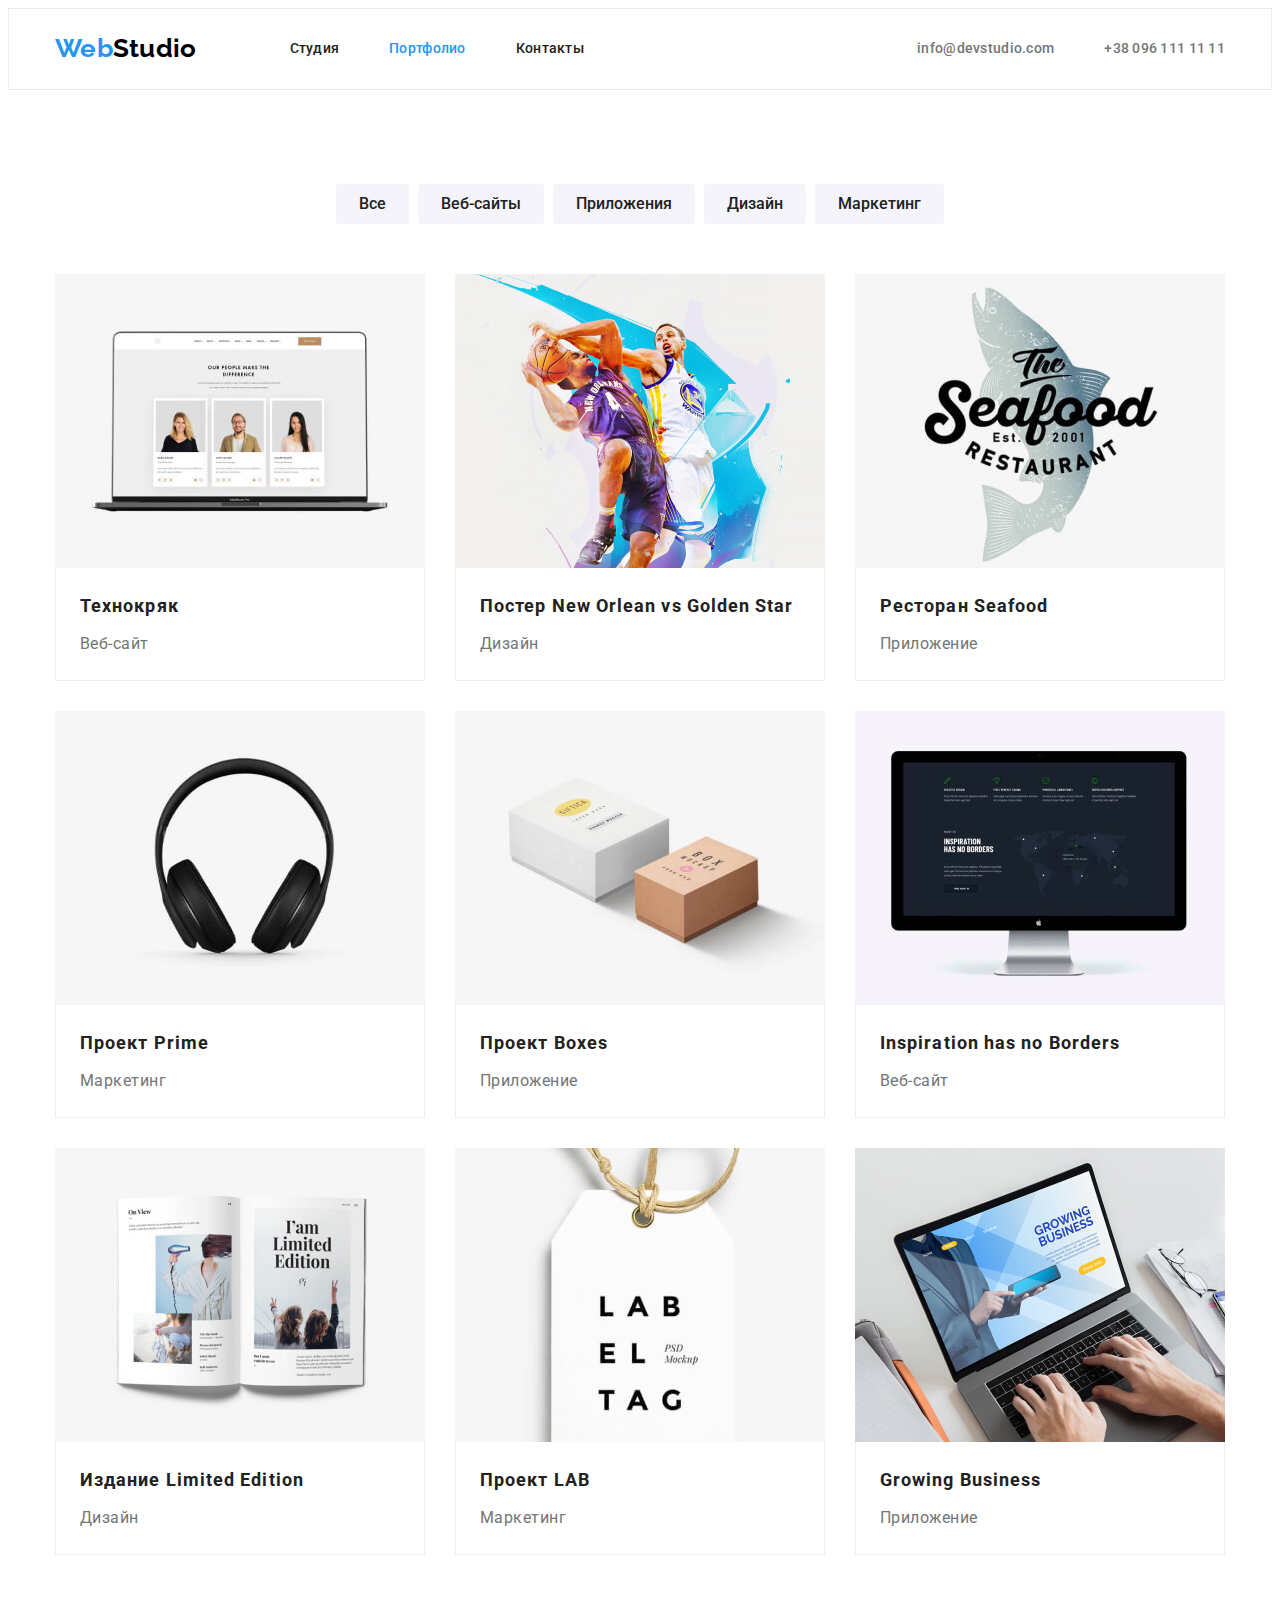
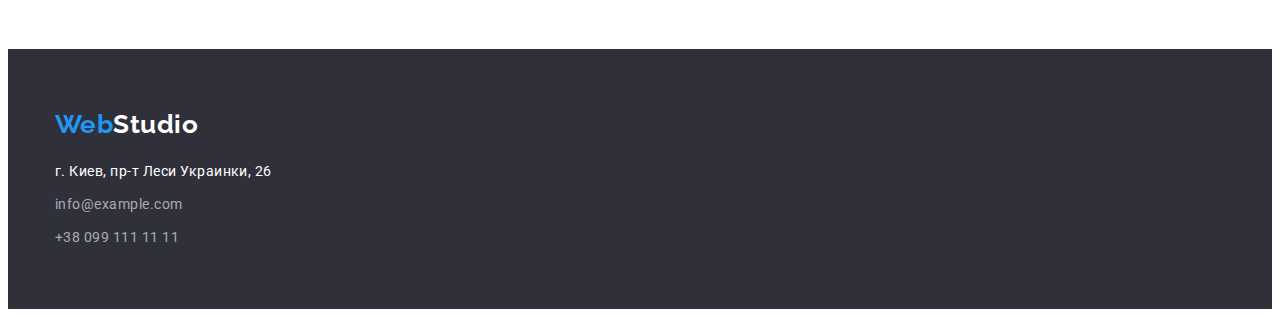
==== portfolio.html @ c71b929a "Files from HW3 copied" ====
<!DOCTYPE html>
<html lang="ru">
  <head>
    <meta charset="UTF-8" />
    <meta http-equiv="X-UA-Compatible" content="IE=edge" />
    <meta name="viewport" content="width=device-width, initial-scale=1.0" />
    <title>Портфолио</title>
    <link
      rel="stylesheet"
      href="https://cdnjs.cloudflare.com/ajax/libs/modern-normalize/1.0.0/modern-normalize.min.css"
      integrity="sha512-ISS7cAi1PEhQ8jnbJpJZMd29NlhNj4AWYyLOSp2CE/CsHxTCu+r+t0D2yoJudVrd0/8fTVPUVDzY5Tvli75u/g=="
      crossorigin="anonymous"
    />
    <link rel="preconnect" href="https://fonts.gstatic.com" />
    <link
      href="https://fonts.googleapis.com/css2?family=Raleway:wght@700&family=Roboto:wght@400;500;700;900&display=swap"
      rel="stylesheet"
    />
    <link rel="stylesheet" href="./css/main.css" />
  </head>

  <body>
    <!-- Шапка сайта -->
    <header class="header-links">
      <div class="container main-nav">
        <nav class="main-nav">
          <!-- Лого сайта -->
          <div class="full-logo-header">
            <a href="./index.html" lang="en" class="logo-accent link"
              >Web<span class="logo-header link">Studio</span></a
            >
          </div>

          <!-- Навигация на другие страницы -->
          <ul class="site-nav list">
            <li class="item"><a href="./index.html" class="link">Студия</a></li>
            <li class="item">
              <a href="./portfolio.html" class="link current">Портфолио</a>
            </li>
            <li class="item"><a href="" class="link">Контакты</a></li>
          </ul>
        </nav>

        <ul class="contacts-header list">
          <li class="item">
            <a href="mailto:info@devstudio.com" class="link"
              >info@devstudio.com</a
            >
          </li>
          <li class="item">
            <a href="tel:+380961111111" class="link">+38 096 111 11 11</a>
          </li>
        </ul>
      </div>
    </header>

    <main>
      <!-- Секция с проектами -->
      <section class="section">
        <div class="container">
          <!-- Скрытый смысловой заголовок -->
          <h1 class="visually-hidden">Наши проекты</h1>

          <!-- Фильтр с кнопками -->
          <ul class="list filter">
            <li class="filter-item">
              <button type="button" class="portfolio-button">Все</button>
            </li>
            <li class="filter-item">
              <button type="button" class="portfolio-button">Веб-сайты</button>
            </li>
            <li class="filter-item">
              <button type="button" class="portfolio-button">Приложения</button>
            </li>
            <li class="filter-item">
              <button type="button" class="portfolio-button">Дизайн</button>
            </li>
            <li class="filter-item">
              <button type="button" class="portfolio-button">Маркетинг</button>
            </li>
          </ul>

          <!-- Примеры работ -->
          <ul class="list flex">
            <li class="flex-element">
              <img
                src="./images/techcrack.jpg"
                alt="Главная страница веб-сайта"
                width="370"
                height="294"
              />
              <div class="section-project-description">
                <h2 class="section-title-project">Технокряк</h2>
                <p class="section-text-project">Веб-сайт</p>
              </div>
            </li>

            <li class="flex-element">
              <img
                src="./images/poster.jpg"
                alt="Постер для баскетбольного матча"
                width="370"
                height="294"
              />
              <div class="section-project-description">
                <h2 class="section-title-project">
                  Постер <span lang="en">New Orlean vs Golden Star</span>
                </h2>
                <p class="section-text-project">Дизайн</p>
              </div>
            </li>

            <li class="flex-element">
              <img
                src="./images/seafood.jpg"
                alt="Логотип приложения ресторана"
                width="370"
                height="294"
              />
              <div class="section-project-description">
                <h2 class="section-title-project">
                  Ресторан <span lang="en">Seafood</span>
                </h2>
                <p class="section-text-project">Приложение</p>
              </div>
            </li>

            <li class="flex-element">
              <img
                src="./images/prime.jpg"
                alt="Наушники как заставка проекта"
                width="370"
                height="294"
              />
              <div class="section-project-description">
                <h2 class="section-title-project">
                  Проект <span lang="en">Prime</span>
                </h2>
                <p class="section-text-project" lang="en">Маркетинг</p>
              </div>
            </li>

            <li class="flex-element">
              <img
                src="./images/boxes.jpg"
                alt="Два макета коробок из проекта"
                width="370"
                height="294"
              />
              <div class="section-project-description">
                <h2 class="section-title-project">
                  Проект <span lang="en">Boxes</span>
                </h2>
                <p class="section-text-project">Приложение</p>
              </div>
            </li>

            <li class="flex-element">
              <img
                src="./images/inspiration.jpg"
                alt="Главная страница веб-сайта"
                width="370"
                height="294"
              />
              <div class="section-project-description">
                <h2 class="section-title-project" lang="en">
                  Inspiration has no Borders
                </h2>
                <p class="section-text-project">Веб-сайт</p>
              </div>
            </li>

            <li class="flex-element">
              <img
                src="./images/limited-edition.jpg"
                alt="Разворот журнала"
                width="370"
                height="294"
              />
              <div class="section-project-description">
                <h2 class="section-title-project">
                  Издание <span lang="en">Limited Edition</span>
                </h2>
                <p class="section-text-project">Дизайн</p>
              </div>
            </li>

            <li class="flex-element">
              <img
                src="./images/lab.jpg"
                alt="Макет лейбла из проекта"
                width="370"
                height="294"
              />
              <div class="section-project-description">
                <h2 class="section-title-project">
                  Проект <span lang="en">LAB</span>
                </h2>
                <p class="section-text-project">Маркетинг</p>
              </div>
            </li>

            <li class="flex-element">
              <img
                src="./images/growing-business.jpg"
                alt="Главная страница приложения"
                width="370"
                height="294"
              />
              <div class="section-project-description">
                <h2 class="section-title-project" lang="en">
                  Growing Business
                </h2>
                <p class="section-text-project">Приложение</p>
              </div>
            </li>
          </ul>
        </div>
      </section>
    </main>

    <!-- Футер -->
    <footer class="footer-links">
      <div class="container">
        <div class="full-logo-footer">
          <a href="./index.html" lang="en" class="logo-accent link"
            >Web<span class="logo-footer link">Studio</span></a
          >
        </div>
        <address>
          <ul class="list">
            <li>
              <a
                class="map-link link"
                href="https://goo.gl/maps/onrn5g9ZaPqnStBHA"
                target="_blank"
                rel="noopener noreferrer"
                >г. Киев, пр-т Леси Украинки, 26</a
              >
            </li>
            <li class="contacts-footer">
              <a href="mailto:info@example.com" class="link"
                >info@example.com</a
              >
            </li>
            <li class="contacts-footer">
              <a href="tel:+380991111111" class="link">+38 099 111 11 11</a>
            </li>
          </ul>
        </address>
      </div>
    </footer>
  </body>
</html>
---- css/main.css ----
/* 
* Палитра 
*/

:root {
   --main-font: 'Roboto', sans-serif;
   --logo-font: 'Raleway', sans-serif;
   --accent-color: #2196f3;
   --body-hero-color: #fff;
   --title-color: #212121;
   --footer-contacts-color: rgba(255,255,255,0.6);
   --main-text-color: #757575;
   --header-studio-color: #000;
   --hero-btn-shadow: 0px 4px 4px rgba(0, 0, 0, 0.15);
   --team-box-shadow: 0px 1px 3px rgba(0, 0, 0, 0.12), 0px 1px 1px rgba(0, 0, 0, 0.14), 0px 2px 1px rgba(0, 0, 0, 0.2);
   --header-border: #ececec;
   --project-border: #eee;
   --bcg-team-color: #f5f4fa;
   --bcg-hero-footer-color: #2f303a;
}

/* 
* Общие стили для хедера (лого, навигация, контакты) и шрифты
*/


html { box-sizing: border-box; }

*,
*::after,
*::before {
	box-sizing: inherit;
}

h1,
h2,
h3,
h4,
h5,
h6,
p {
	margin-top: 0;
}

body {
   font-family: var(--main-font);
   letter-spacing: .03em;
   color: var(--main-text-color);

   background-color: var(--body-hero-color);
}

.list { 
   list-style: none; 
   padding-left: 0;
	margin: 0;
}

.link { text-decoration: none; }

.section { padding: 94px 0; }

.container {
   width: 1200px;
   padding-left: 15px;
   padding-right: 15px;
   margin: 0 auto;
}

.full-nav,
.main-nav {
   display: flex;
   align-items: center;
}

.header-links {
   border: 1px solid var(--header-border);

   font-size: 14px;
   font-weight: 500;
   line-height: 1.14;
   letter-spacing: .02em;
}

.logo-accent {
   font-family: var(--logo-font);
   font-size: 26px;
   font-weight: 700;
   line-height: 1.2;
}

.logo-header {
   font-family: var(--logo-font);
   font-size: 26px;
   font-weight: 700;
   line-height: 1.2;
   color: var(--header-studio-color);
}

.full-logo-header { 
   padding-top: 24px;
   padding-bottom: 25px;
}

.logo-accent,
.logo-header:hover,
.logo-header:focus,
.site-nav .link:hover,
.site-nav .link:focus,
.site-nav .link.current,
.contacts-header .link:hover,
.contacts-header .link:focus {
   color: var(--accent-color);
}

.site-nav { 
   display: flex;
   margin-left: 93px;
}

.site-nav .item:not(:last-child) { margin-right: 50px; }

.site-nav .link { 
   display: block;
   padding-top: 32px;
   padding-bottom: 32px;

   color: var(--title-color); 
}

.contacts-header { 
   display: flex; 
   margin-left: auto;
}

.contacts-header .item + .item { margin-left: 50px; }

.contacts-header .link { 
   padding-top: 32px;
   padding-bottom: 32px;

   color: var(--main-text-color); 
}

/* 
* Общие стили для основного контента (стиль текста, списков, кнопок и ссылок)
*/

.section-title-main {
   margin-bottom: 50px;

   font-size: 36px;
   font-weight: 700;
   line-height: 1.2;
   color: var(--title-color);
   text-align: center;
}

.visually-hidden {
   position: absolute;
   width: 1px;
   height: 1px;
   margin: -1px;
   border: 0;
   padding: 0;

   white-space: nowrap;
   clip-path: inset(100%);
   clip: rect(0 0 0 0);
   overflow: hidden;
}

.hero-button,
.portfolio-button {
   font-family: inherit;
   cursor: pointer;
}

img {
   display: block;
   margin: 0;
   max-width: 100%;
   height: auto;
}

/* 
* Основной контент страницы "Студия" (герой, преимущества, примеры работ и презентация команды)
*/

/* Герой - главный баннер (слоган и кнопка "Заказать услугу") */ 
.hero { 
   padding-top: 200px;
   padding-bottom: 200px;

   text-align: center; 
}

.hero-title {
   margin-bottom: 30px;

   font-size: 44px;
   font-weight: 900;
   line-height: 1.4;
   letter-spacing: .06em;
   color: var(--body-hero-color);
   text-transform: uppercase;
}

.hero-indent { display: block; }

.hero-button {
   border-radius: 4px;
   padding: 10px 32px;
   min-width: 200px;

   font-size: 16px;
   font-weight: 700;
   line-height: 2;
   letter-spacing: .06em;
   color: var(--body-hero-color);
   text-align: center;

   background-color: var(--accent-color);
   border: 1px solid transparent;
   box-shadow: var(--hero-btn-shadow);
}

.hero-button:hover,
.hero-button:focus {
   color: var(--accent-color);

   background-color: var(--body-hero-color);
}

.hero,
.footer-links {
   background-color: var(--bcg-hero-footer-color);
}

/* Преимущества работы со студией*/
.benefits { display: flex; }

.benefits .item { width: 270px; }

.benefits .item:not(:last-child) { margin-right: 30px; }

.section-title-benefits {
   font-size: 14px;
   font-weight: 700;
   line-height: 1.14;
   color: var(--title-color);
   text-transform: uppercase;
}

.section-title-benefits,
.section-title-team {
   margin-bottom: 10px;
}

.section-text-benefits {
   font-size: 14px;
   line-height: 1.7;   
}

/* Примеры работ */
.examples { padding-top: 0; }

.examples .list { display: flex; }

.examples-element:not(:last-child) { margin-right: 30px; }

/* Команда - секция с именами, должностями и фото */
.team { background-color: var(--bcg-team-color); }

.team .list { display: flex; }

.team-card { 
   width: 270px;
   margin-right: 0;
   box-shadow: var(--team-box-shadow);
   border-radius: 0px 0px 4px 4px;
   background: var(--body-hero-color);
}

.team-card:not(:last-child) { margin-right: 30px;}

.section-team-description {
   padding: 30px;
}

.section-title-team {
   font-size: 16px;
   font-weight: 500;
   line-height: 1.2;
   color: var(--title-color);
   text-align: center;
}

.section-text-team {
   margin-bottom: 0;

   font-size: 16px;
   line-height: 1.2;
   text-align: center;
}

/* 
* Общие стили для футера (лого, ссылки с адресом и контактами)
*/

.footer-links { 
   padding-top: 60px;
   padding-bottom: 60px;

   font-family: var(--main-font); 
}

.full-logo-footer { 
   margin-bottom: 20px;
}

.logo-footer {
   font-family: var(--logo-font);
   font-size: 26px;
   font-weight: 700;
   line-height: 1.2;
}

.map-link,
.logo-footer {
   color: var(--body-hero-color);
}

.contacts-footer { margin-top: 9px; }

.contacts-footer .link { color: var(--footer-contacts-color); }

.map-link,
.contacts-footer {
   font-size: 14px;
   font-style: normal;
   line-height: 1.7;
}

.logo-footer:hover,
.logo-footer:focus,
.map-link:hover,
.map-link:focus,
.contacts-footer .link:hover,
.contacts-footer .link:focus {
   color: var(--accent-color);
}

/* 
* Основной контент страницы "Портфолио" (фильтр из кнопок и примеры проектов)
*/

.filter { 
   display: flex;
   justify-content: center;

   margin-bottom: 50px;
   text-align: center; 
}

.filter-item:not(:last-child) {margin-right: 9px; }

.portfolio-button {
   display: inline-block;
   border-radius: 4px;
   padding: 6px 22px;
   min-width: 73px;

   font-size: 16px;
   font-weight: 500;
   line-height: 1.6;
   color: var(--title-color);
   text-align: center;

   background-color: var(--bcg-team-color);
   border: 1px solid transparent;
}

.portfolio-button:hover,
.portfolio-button:focus {
   color: var(--body-hero-color);

   background-color: var(--accent-color);
}

/* Примеры работ */
.flex {
   display: flex;
   flex-wrap: wrap;
}

.flex-element { 
   width: 370px;
   margin-bottom: 30px; 
   margin-right: 30px;
}

.flex-element:nth-child(3n) { margin-right: 0; }

.flex-element:nth-last-child(-n + 3) { margin-bottom: 0; }

.section-project-description {
   padding: 20px 24px;
   margin-bottom: 0;

   border: 1px solid var(--project-border);
   border-top: 0;
}

.section-title-project {
   margin-bottom: 4px;

   font-size: 18px;
   font-weight: 700;
   line-height: 2;
   letter-spacing: .06em;
   color: var(--title-color);
}

.section-text-project {
   margin-bottom: 0;

   font-size: 16px;
   line-height: 2;
}
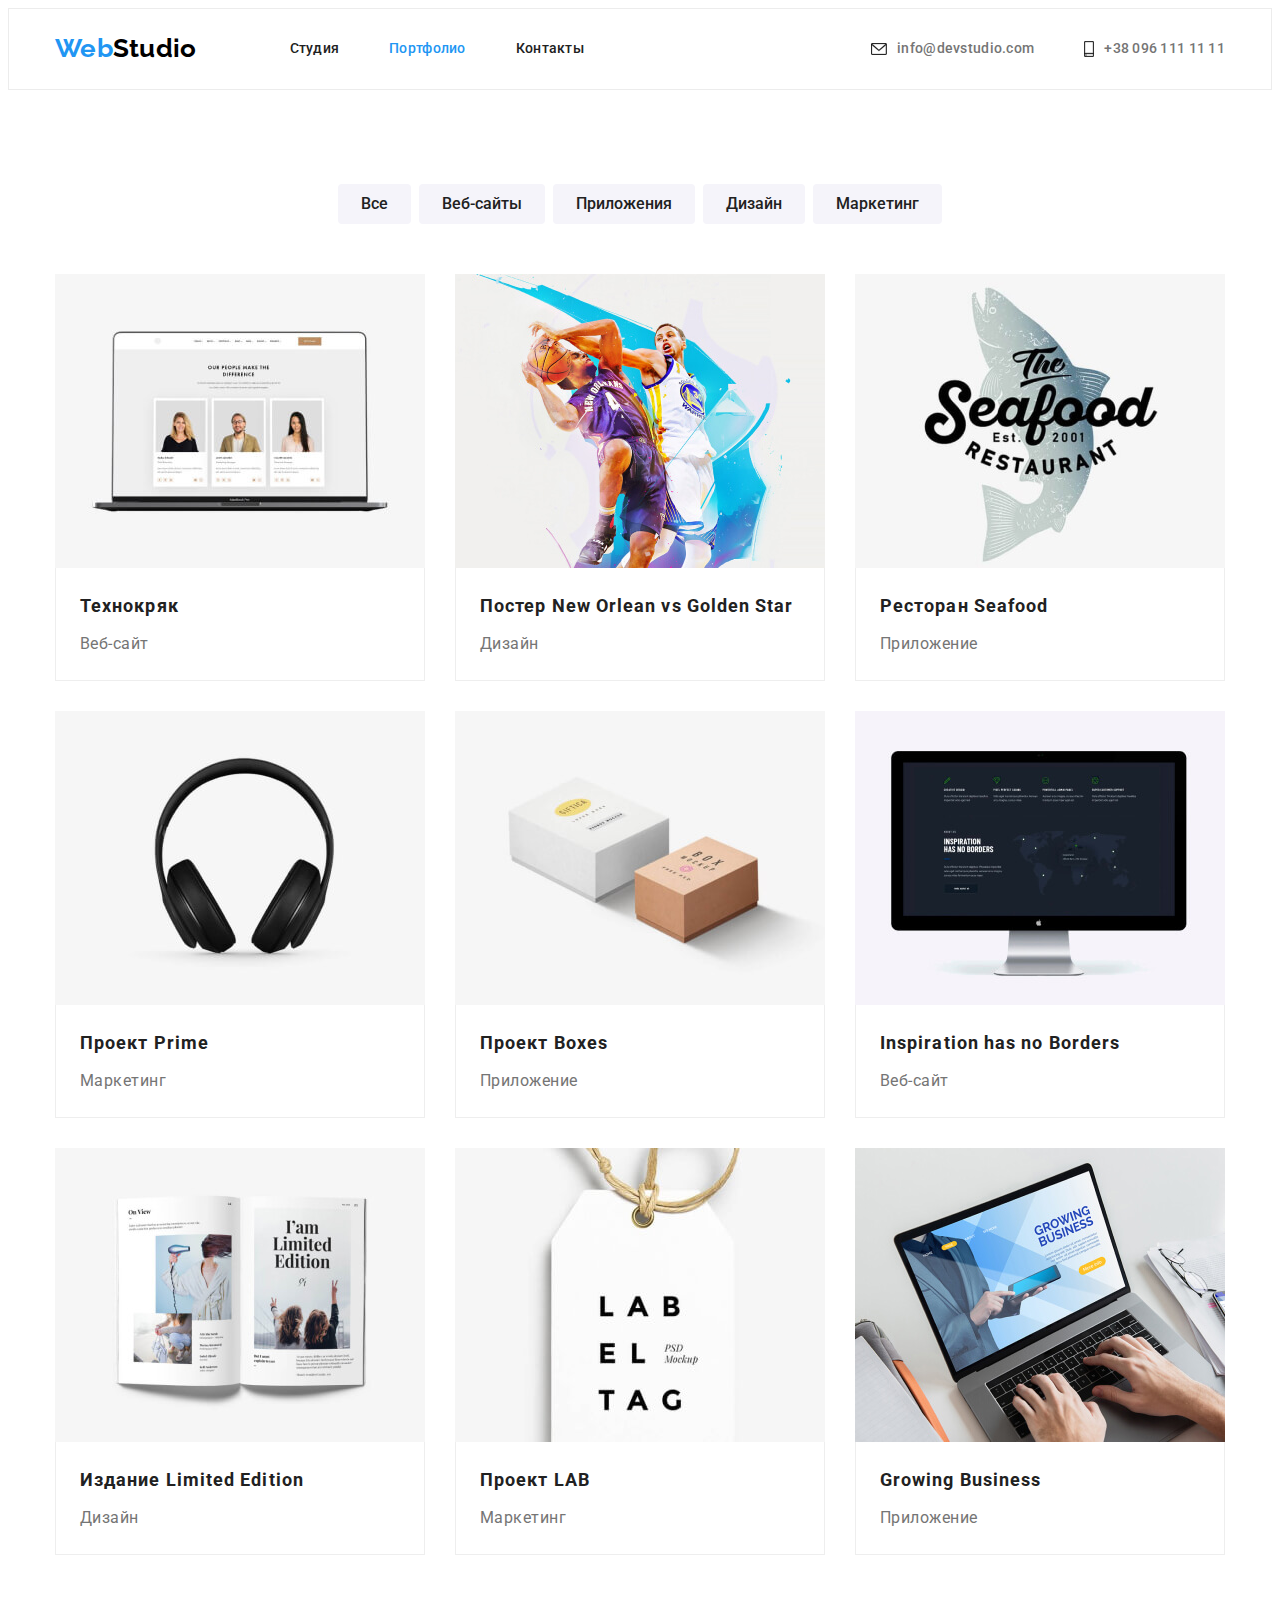
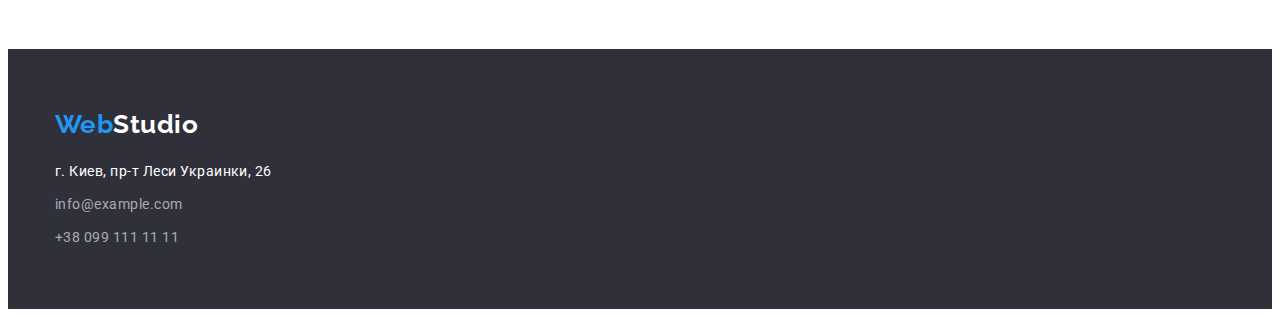
==== commit 7f3cdbc9: "Main changes done" ====
--- a/portfolio.html
+++ b/portfolio.html
@@ -43,12 +43,20 @@
 
         <ul class="contacts-header list">
           <li class="item">
-            <a href="mailto:info@devstudio.com" class="link"
-              >info@devstudio.com</a
+            <a href="mailto:info@devstudio.com" class="link">
+              <svg class="contacts-icon" width="16" height="12">
+                <use href="./images/icons.svg#icon-envelope"></use>
+              </svg>
+              info@devstudio.com</a
             >
           </li>
           <li class="item">
-            <a href="tel:+380961111111" class="link">+38 096 111 11 11</a>
+            <a href="tel:+380961111111" class="link">
+              <svg class="contacts-icon" width="10" height="16">
+                <use href="./images/icons.svg#icon-smartphone"></use>
+              </svg>
+              +38 096 111 11 11</a
+            >
           </li>
         </ul>
       </div>
--- a/css/main.css
+++ b/css/main.css
@@ -13,10 +13,15 @@
    --header-studio-color: #000;
    --hero-btn-shadow: 0px 4px 4px rgba(0, 0, 0, 0.15);
    --team-box-shadow: 0px 1px 3px rgba(0, 0, 0, 0.12), 0px 1px 1px rgba(0, 0, 0, 0.14), 0px 2px 1px rgba(0, 0, 0, 0.2);
+   --project-hover: 0px 1px 1px rgba(0, 0, 0, 0.12), 0px 4px 4px rgba(0, 0, 0, 0.06), 1px 4px 6px rgba(0, 0, 0, 0.16);
    --header-border: #ececec;
    --project-border: #eee;
    --bcg-team-color: #f5f4fa;
-   --bcg-hero-footer-color: #2f303a;
+   --bcg-footer-color: #2f303a;
+   --bcg-hero-color: #c4c4c4;
+   --hero-overlay: rgba(47, 48, 58, 0.4), rgba(47, 48, 58, 0.4);
+   --portfolio-btn-shadow: 0px 3px 1px rgba(0, 0, 0, 0.1), 0px 1px 2px rgba(0, 0, 0, 0.08), 0px 2px 2px rgba(0, 0, 0, 0.12);
+   --social-icons-team: #afb1b8;
 }
 
 /* 
@@ -136,10 +141,17 @@
 .contacts-header .item + .item { margin-left: 50px; }
 
 .contacts-header .link { 
+   display: flex;
+   align-items: center;
    padding-top: 32px;
    padding-bottom: 32px;
 
    color: var(--main-text-color); 
+}
+
+.contacts-icon { 
+   margin-right: 10px;
+   stroke: currentColor;
 }
 
 /* 
@@ -191,8 +203,18 @@
 .hero { 
    padding-top: 200px;
    padding-bottom: 200px;
+   max-width: 1600рх;
+   height: 600px;
+   margin-left: auto;
+   margin-right: auto;
 
    text-align: center; 
+
+   background-color: var(--bcg-hero-color);
+   background-image: linear-gradient(to top, var(--hero-overlay)), url(../images/hero.jpg);
+   background-repeat: no-repeat;
+   background-position: center;
+   background-size: cover;
 }
 
 .hero-title {
@@ -232,9 +254,8 @@
    background-color: var(--body-hero-color);
 }
 
-.hero,
 .footer-links {
-   background-color: var(--bcg-hero-footer-color);
+   background-color: var(--bcg-footer-color);
 }
 
 /* Преимущества работы со студией*/
@@ -243,6 +264,26 @@
 .benefits .item { width: 270px; }
 
 .benefits .item:not(:last-child) { margin-right: 30px; }
+
+/* For the benefits icons 
+.icon {
+   width: ;
+   height: ;
+   background-image: url("../images/.svg"); 
+
+   .mail::before {
+   content: 'fsd';
+   display: inline-block;
+   width: 16px;
+   height: 12px;
+   background-color: red;
+   background-image: url("../images/icons.svg#icon-smartphone");
+   background-size: contain;
+   background-repeat: no-repeat;
+   background-position: center;
+}
+*/ 
+
 
 .section-title-benefits {
    font-size: 14px;
@@ -297,11 +338,86 @@
 }
 
 .section-text-team {
-   margin-bottom: 0;
+   margin-bottom: 16px;
 
    font-size: 16px;
    line-height: 1.2;
    text-align: center;
+}
+
+/* Ссылки на соц. сети */
+
+.social-icons-footer,
+.social-icons {
+   display: inline-flex;
+   padding-left: 0;
+
+   list-style: none; 
+}
+
+.social-icons-item:not(:last-child) { margin-right: 10px; }
+
+.social-icons-link {
+   display: flex;
+   align-items: center;
+   justify-content: center;
+   width: 44px;
+   height: 44px;
+   border-radius: 50%;
+}
+
+.social-icons-svg {
+   width: 20px;
+   height: 20px;
+   fill: var(--social-icons-team);
+}
+
+.social-icons-link:hover .social-icons-svg, 
+.social-icons-link:focus .social-icons-svg { 
+   fill: var(--body-hero-color); 
+}
+
+.social-icons-link:hover,
+.social-icons-link:focus { 
+   background-color: var(--accent-color); 
+}
+
+/* Постоянные клиенты */
+.clients {
+   display: flex;
+   align-items: center;
+   justify-content: center;
+}
+
+.client-card {
+   width: 170px;
+   border: 1px solid var(--main-text-color);
+   box-sizing: border-box;
+   border-radius: 4px;
+}
+
+.client-card:not(:last-child) { margin-right: 30px; }
+
+.client-card:hover,
+.client-card:focus { 
+   border-color: var(--accent-color); 
+}
+
+.client-card-link {
+   display: inline-flex;
+   padding: 16px 32px;
+}
+
+.client-icons-svg { 
+   width: 106px;
+   height: 60px;
+
+   fill: var(--social-icons-team);
+}
+
+.client-card-link:hover .client-icons-svg,
+.client-card-link:focus .client-icons-svg { 
+   fill: var(--accent-color); 
 }
 
 /* 
@@ -363,7 +479,7 @@
    text-align: center; 
 }
 
-.filter-item:not(:last-child) {margin-right: 9px; }
+.filter-item:not(:last-child) {margin-right: 8px; }
 
 .portfolio-button {
    display: inline-block;
@@ -386,6 +502,7 @@
    color: var(--body-hero-color);
 
    background-color: var(--accent-color);
+   box-shadow: var(--portfolio-btn-shadow);
 }
 
 /* Примеры работ */
@@ -400,6 +517,8 @@
    margin-right: 30px;
 }
 
+.flex-element:hover { box-shadow: var(--project-hover);}
+
 .flex-element:nth-child(3n) { margin-right: 0; }
 
 .flex-element:nth-last-child(-n + 3) { margin-bottom: 0; }
@@ -428,3 +547,9 @@
    font-size: 16px;
    line-height: 2;
 }
+
+.social-icons-footer {
+   display: inline-flex;
+}
+
+.social-icons-svg-footer { fill: var(--body-hero-color); }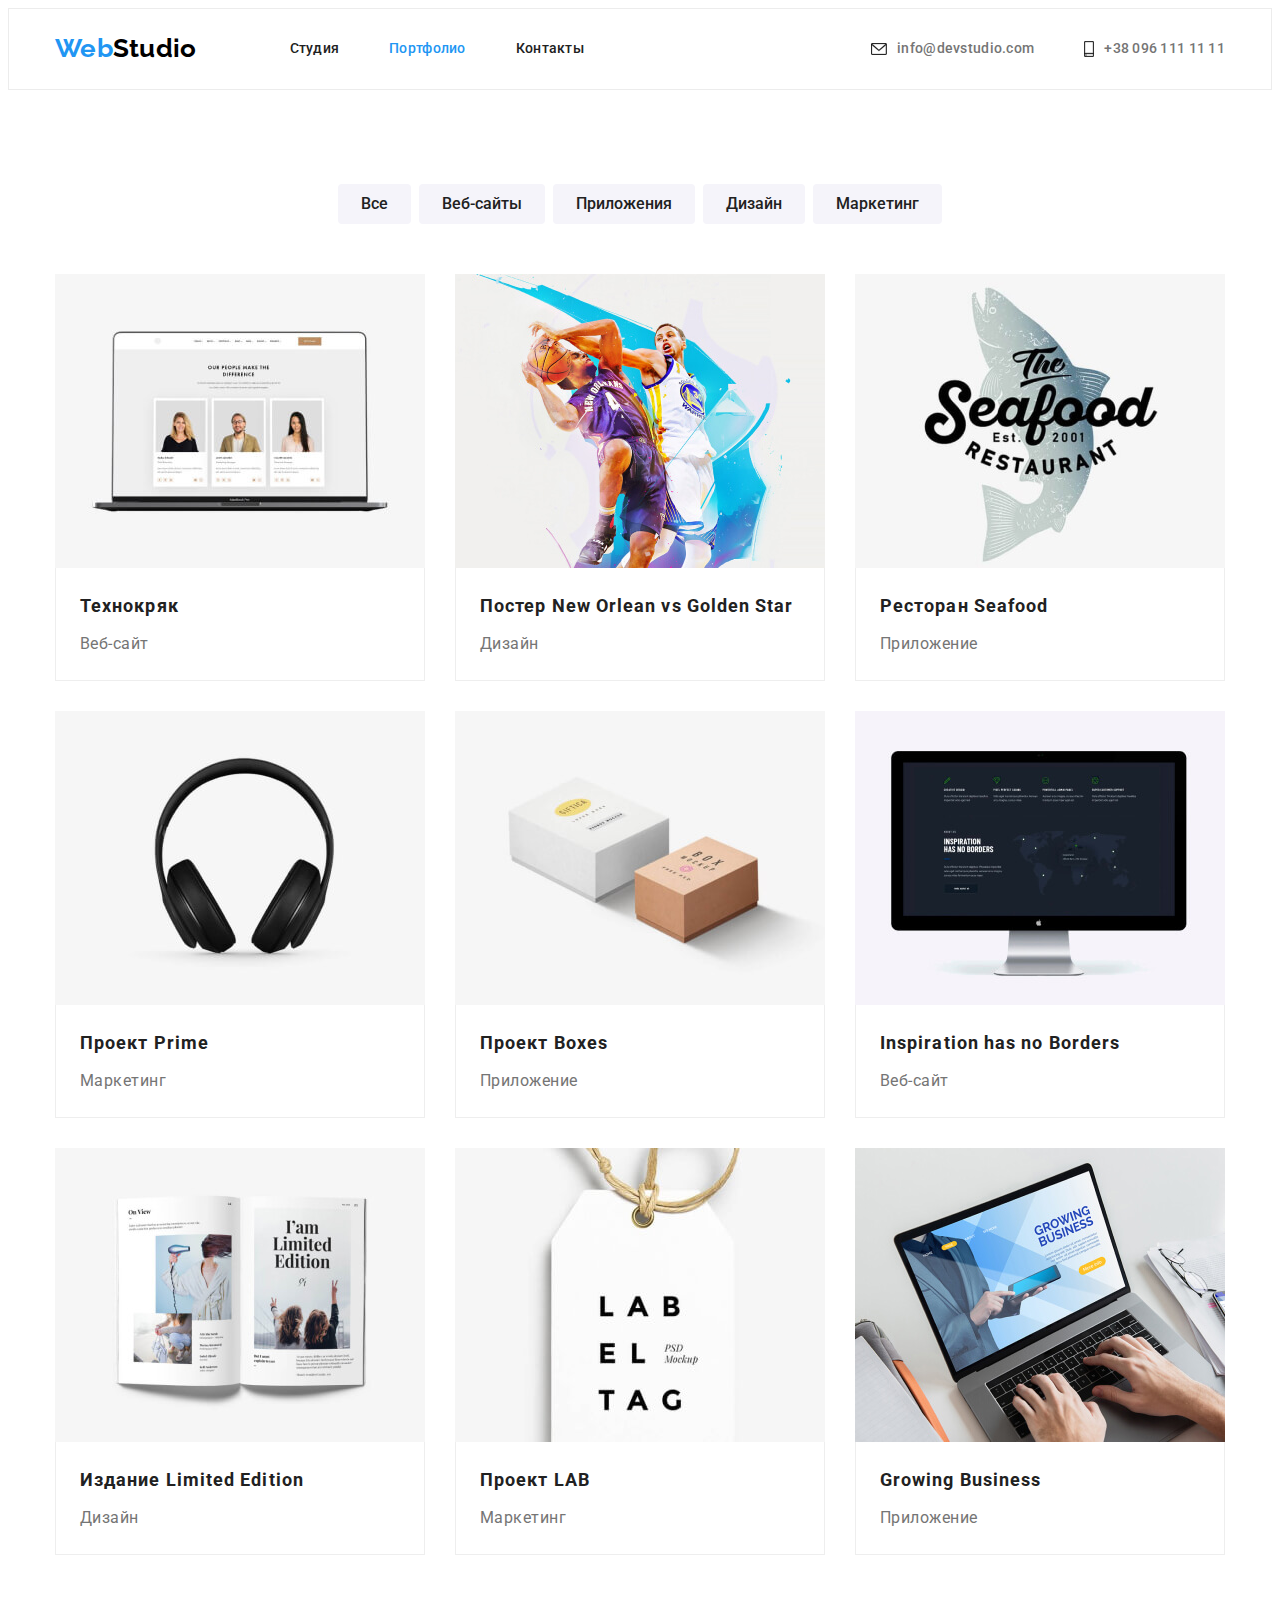
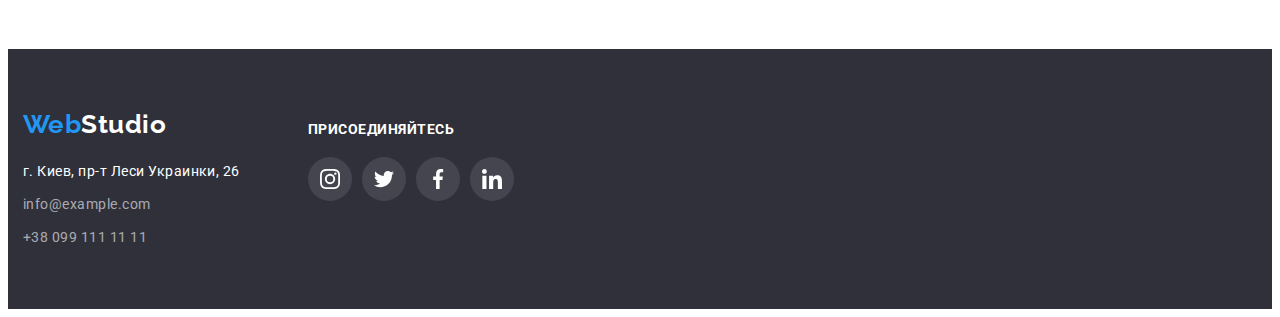
==== commit 0a863b06: "HW4 done" ====
--- a/portfolio.html
+++ b/portfolio.html
@@ -229,7 +229,7 @@
 
     <!-- Футер -->
     <footer class="footer-links">
-      <div class="container">
+      <div class="container address">
         <div class="full-logo-footer">
           <a href="./index.html" lang="en" class="logo-accent link"
             >Web<span class="logo-footer link">Studio</span></a
@@ -237,7 +237,7 @@
         </div>
         <address>
           <ul class="list">
-            <li>
+            <li class="footer-address">
               <a
                 class="map-link link"
                 href="https://goo.gl/maps/onrn5g9ZaPqnStBHA"
@@ -257,6 +257,65 @@
           </ul>
         </address>
       </div>
+
+      <!-- Ссылки на соц. сети -->
+      <div class="container social-media-footer">
+        <h3 class="section-title-footer">присоединяйтесь</h3>
+        <ul class="social-icons-footer list">
+          <li class="social-icons-item">
+            <a
+              href=""
+              aria-label="Инстаграм"
+              class="social-icons-link"
+              target="_blank"
+              rel="noopener noreferrer"
+            >
+              <svg class="footer social-icons-svg">
+                <use href="./images/icons.svg#icon-instagram"></use>
+              </svg>
+            </a>
+          </li>
+          <li class="social-icons-item">
+            <a
+              href=""
+              aria-label="Твиттер"
+              class="social-icons-link"
+              target="_blank"
+              rel="noopener noreferrer"
+            >
+              <svg class="social-icons-svg">
+                <use href="./images/icons.svg#icon-twitter"></use>
+              </svg>
+            </a>
+          </li>
+          <li class="social-icons-item">
+            <a
+              href=""
+              aria-label="Фейсбук"
+              class="social-icons-link"
+              target="_blank"
+              rel="noopener noreferrer"
+            >
+              <svg class="social-icons-svg">
+                <use href="./images/icons.svg#icon-facebook"></use>
+              </svg>
+            </a>
+          </li>
+          <li class="social-icons-item">
+            <a
+              href=""
+              aria-label="Линкедин"
+              class="social-icons-link"
+              target="_blank"
+              rel="noopener noreferrer"
+            >
+              <svg class="social-icons-svg">
+                <use href="./images/icons.svg#icon-linkedin"></use>
+              </svg>
+            </a>
+          </li>
+        </ul>
+      </div>
     </footer>
   </body>
 </html>
--- a/css/main.css
+++ b/css/main.css
@@ -22,6 +22,7 @@
    --hero-overlay: rgba(47, 48, 58, 0.4), rgba(47, 48, 58, 0.4);
    --portfolio-btn-shadow: 0px 3px 1px rgba(0, 0, 0, 0.1), 0px 1px 2px rgba(0, 0, 0, 0.08), 0px 2px 2px rgba(0, 0, 0, 0.12);
    --social-icons-team: #afb1b8;
+   --bcg-footer-icons: rgba(255, 255, 255, 0.1);
 }
 
 /* 
@@ -265,25 +266,20 @@
 
 .benefits .item:not(:last-child) { margin-right: 30px; }
 
-/* For the benefits icons 
-.icon {
-   width: ;
-   height: ;
-   background-image: url("../images/.svg"); 
-
-   .mail::before {
-   content: 'fsd';
-   display: inline-block;
-   width: 16px;
-   height: 12px;
-   background-color: red;
-   background-image: url("../images/icons.svg#icon-smartphone");
-   background-size: contain;
-   background-repeat: no-repeat;
-   background-position: center;
-}
-*/ 
-
+.thumb-benefits { 
+   height: 120px;
+   display: flex;
+   align-items: center;
+   justify-content: center;
+   margin-bottom: 30px;
+   border-radius: 4px;
+
+   background-color: var(--bcg-team-color); 
+}
+
+.benefits-icons-svg {
+   height: 70px;
+}
 
 .section-title-benefits {
    font-size: 14px;
@@ -345,8 +341,7 @@
    text-align: center;
 }
 
-/* Ссылки на соц. сети */
-
+/* Ссылки на соц. сети в команде */
 .social-icons-footer,
 .social-icons {
    display: inline-flex;
@@ -424,11 +419,33 @@
 * Общие стили для футера (лого, ссылки с адресом и контактами)
 */
 
+.footer-links .container { 
+   padding: 0;
+   margin: 0;
+}
+
 .footer-links { 
+   display: flex;
+
+   font-family: var(--main-font); 
+}
+
+.address,
+.social-media-footer {
+   width: 270px;
+}
+
+.footer-links .address { 
    padding-top: 60px;
    padding-bottom: 60px;
-
-   font-family: var(--main-font); 
+   padding-left: 15px;
+   margin-right: 30px; 
+}
+
+.footer-links .social-media-footer { 
+   padding-top: 72px;
+   padding-bottom: 100px;
+   padding-right: 15px; 
 }
 
 .full-logo-footer { 
@@ -467,6 +484,27 @@
    color: var(--accent-color);
 }
 
+/* Ссылки на соц. сети в футере */
+.section-title-footer {
+   margin-bottom: 20px;
+
+   font-style: normal;
+   font-size: 14px;
+   font-weight: 700;
+   line-height: 1.17;
+   color: var(--body-hero-color);
+   text-transform: uppercase;
+}
+
+.social-icons-footer .social-icons-svg { fill: var(--body-hero-color); }
+
+.social-icons-footer .social-icons-link { background-color: var(--bcg-footer-icons); }
+
+.social-icons-link:hover,
+.social-icons-link:focus { 
+   background-color: var(--accent-color); 
+}
+
 /* 
 * Основной контент страницы "Портфолио" (фильтр из кнопок и примеры проектов)
 */
@@ -479,7 +517,7 @@
    text-align: center; 
 }
 
-.filter-item:not(:last-child) {margin-right: 8px; }
+.filter-item:not(:last-child) { margin-right: 8px; }
 
 .portfolio-button {
    display: inline-block;
@@ -547,9 +585,3 @@
    font-size: 16px;
    line-height: 2;
 }
-
-.social-icons-footer {
-   display: inline-flex;
-}
-
-.social-icons-svg-footer { fill: var(--body-hero-color); }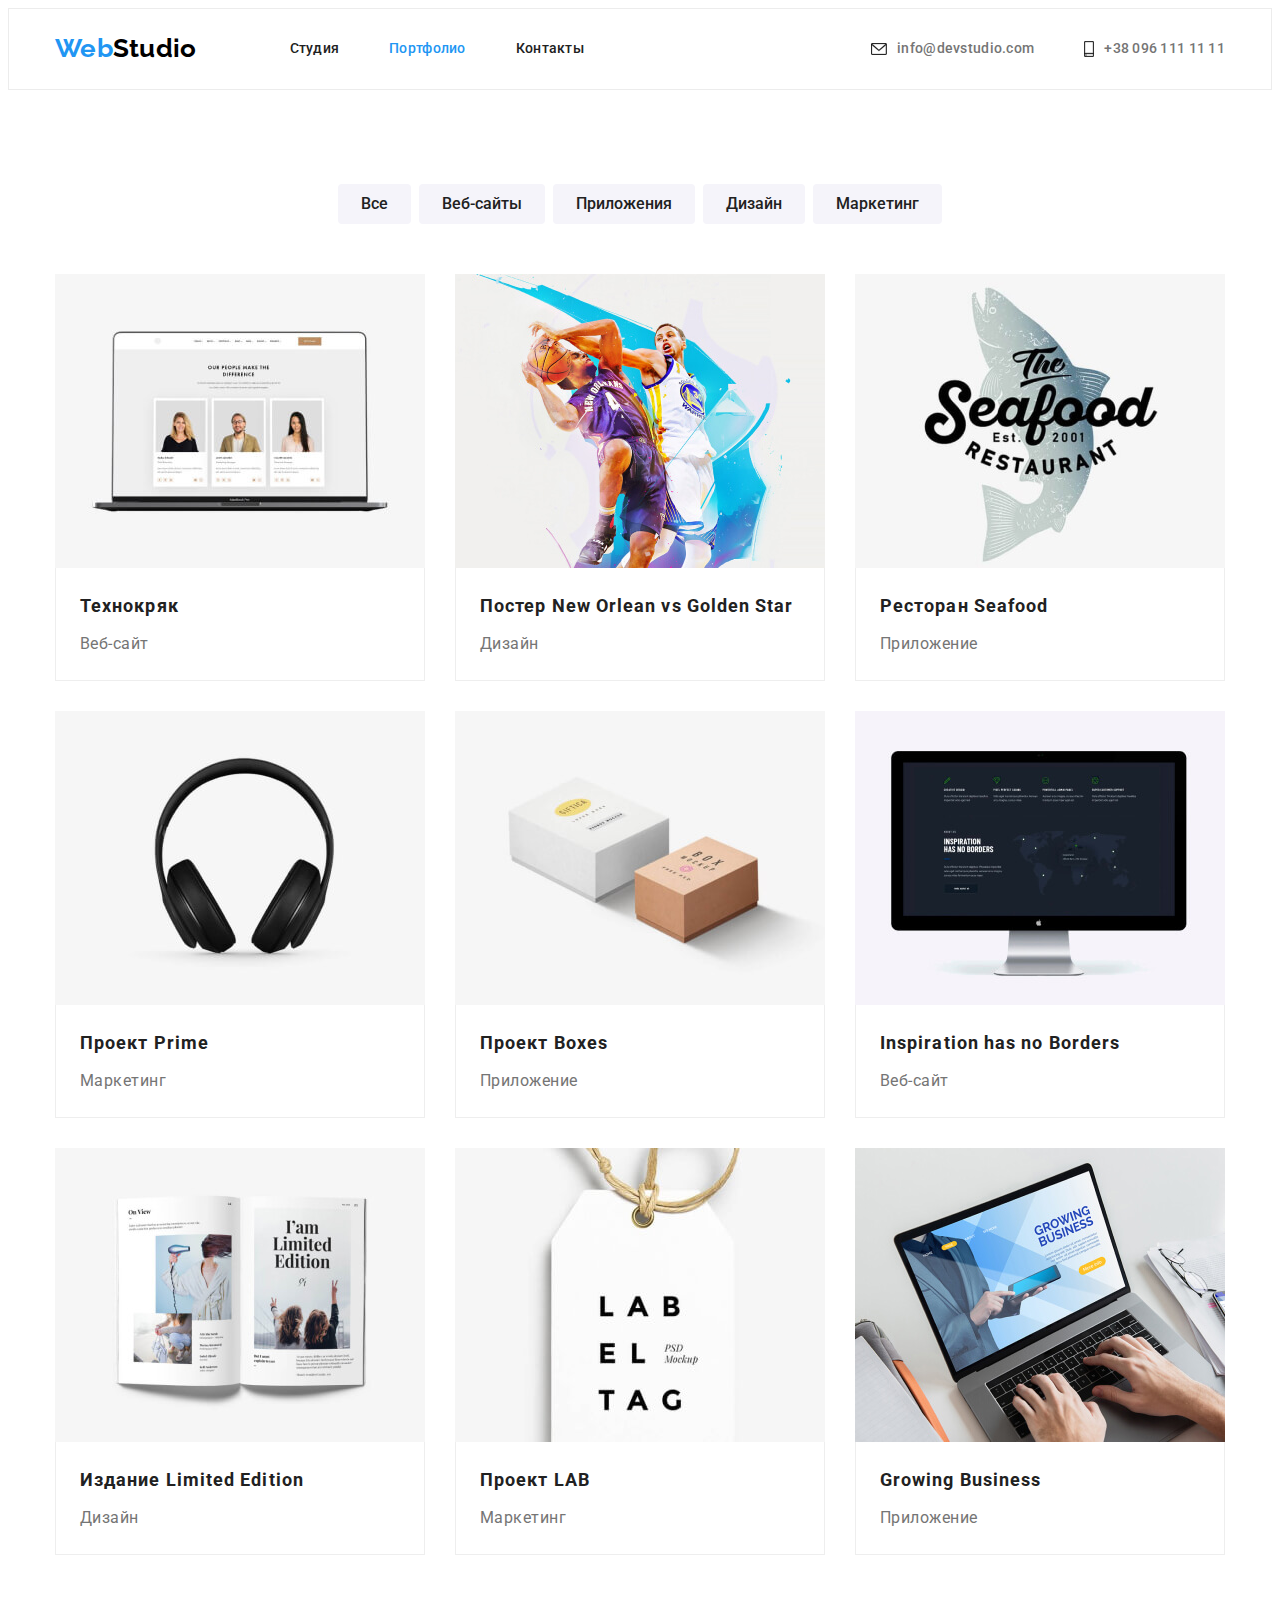
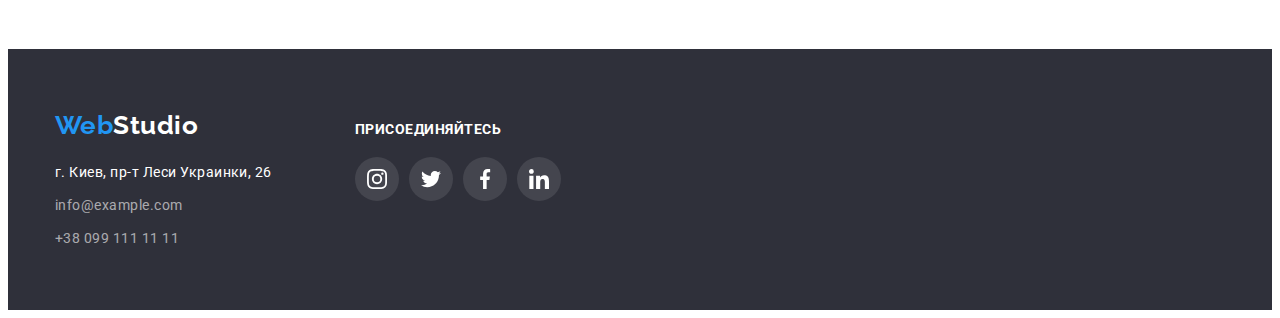
==== commit fdc688b1: "Hero width and footer margins corrected" ====
--- a/portfolio.html
+++ b/portfolio.html
@@ -229,92 +229,94 @@
 
     <!-- Футер -->
     <footer class="footer-links">
-      <div class="container address">
-        <div class="full-logo-footer">
-          <a href="./index.html" lang="en" class="logo-accent link"
-            >Web<span class="logo-footer link">Studio</span></a
-          >
+      <div class="container">
+        <div class="address">
+          <div class="full-logo-footer">
+            <a href="./index.html" lang="en" class="logo-accent link"
+              >Web<span class="logo-footer link">Studio</span></a
+            >
+          </div>
+          <address>
+            <ul class="list">
+              <li class="footer-address">
+                <a
+                  class="map-link link"
+                  href="https://goo.gl/maps/onrn5g9ZaPqnStBHA"
+                  target="_blank"
+                  rel="noopener noreferrer"
+                  >г. Киев, пр-т Леси Украинки, 26</a
+                >
+              </li>
+              <li class="contacts-footer">
+                <a href="mailto:info@example.com" class="link"
+                  >info@example.com</a
+                >
+              </li>
+              <li class="contacts-footer">
+                <a href="tel:+380991111111" class="link">+38 099 111 11 11</a>
+              </li>
+            </ul>
+          </address>
         </div>
-        <address>
-          <ul class="list">
-            <li class="footer-address">
+
+        <!-- Ссылки на соц. сети -->
+        <div class="social-media-footer">
+          <h3 class="section-title-footer">присоединяйтесь</h3>
+          <ul class="social-icons-footer list">
+            <li class="social-icons-item">
               <a
-                class="map-link link"
-                href="https://goo.gl/maps/onrn5g9ZaPqnStBHA"
+                href=""
+                aria-label="Инстаграм"
+                class="social-icons-link"
                 target="_blank"
                 rel="noopener noreferrer"
-                >г. Киев, пр-т Леси Украинки, 26</a
               >
-            </li>
-            <li class="contacts-footer">
-              <a href="mailto:info@example.com" class="link"
-                >info@example.com</a
+                <svg class="footer social-icons-svg">
+                  <use href="./images/icons.svg#icon-instagram"></use>
+                </svg>
+              </a>
+            </li>
+            <li class="social-icons-item">
+              <a
+                href=""
+                aria-label="Твиттер"
+                class="social-icons-link"
+                target="_blank"
+                rel="noopener noreferrer"
               >
-            </li>
-            <li class="contacts-footer">
-              <a href="tel:+380991111111" class="link">+38 099 111 11 11</a>
+                <svg class="social-icons-svg">
+                  <use href="./images/icons.svg#icon-twitter"></use>
+                </svg>
+              </a>
+            </li>
+            <li class="social-icons-item">
+              <a
+                href=""
+                aria-label="Фейсбук"
+                class="social-icons-link"
+                target="_blank"
+                rel="noopener noreferrer"
+              >
+                <svg class="social-icons-svg">
+                  <use href="./images/icons.svg#icon-facebook"></use>
+                </svg>
+              </a>
+            </li>
+            <li class="social-icons-item">
+              <a
+                href=""
+                aria-label="Линкедин"
+                class="social-icons-link"
+                target="_blank"
+                rel="noopener noreferrer"
+              >
+                <svg class="social-icons-svg">
+                  <use href="./images/icons.svg#icon-linkedin"></use>
+                </svg>
+              </a>
             </li>
           </ul>
-        </address>
-      </div>
-
-      <!-- Ссылки на соц. сети -->
-      <div class="container social-media-footer">
-        <h3 class="section-title-footer">присоединяйтесь</h3>
-        <ul class="social-icons-footer list">
-          <li class="social-icons-item">
-            <a
-              href=""
-              aria-label="Инстаграм"
-              class="social-icons-link"
-              target="_blank"
-              rel="noopener noreferrer"
-            >
-              <svg class="footer social-icons-svg">
-                <use href="./images/icons.svg#icon-instagram"></use>
-              </svg>
-            </a>
-          </li>
-          <li class="social-icons-item">
-            <a
-              href=""
-              aria-label="Твиттер"
-              class="social-icons-link"
-              target="_blank"
-              rel="noopener noreferrer"
-            >
-              <svg class="social-icons-svg">
-                <use href="./images/icons.svg#icon-twitter"></use>
-              </svg>
-            </a>
-          </li>
-          <li class="social-icons-item">
-            <a
-              href=""
-              aria-label="Фейсбук"
-              class="social-icons-link"
-              target="_blank"
-              rel="noopener noreferrer"
-            >
-              <svg class="social-icons-svg">
-                <use href="./images/icons.svg#icon-facebook"></use>
-              </svg>
-            </a>
-          </li>
-          <li class="social-icons-item">
-            <a
-              href=""
-              aria-label="Линкедин"
-              class="social-icons-link"
-              target="_blank"
-              rel="noopener noreferrer"
-            >
-              <svg class="social-icons-svg">
-                <use href="./images/icons.svg#icon-linkedin"></use>
-              </svg>
-            </a>
-          </li>
-        </ul>
+        </div>
       </div>
     </footer>
   </body>
--- a/css/main.css
+++ b/css/main.css
@@ -204,7 +204,7 @@
 .hero { 
    padding-top: 200px;
    padding-bottom: 200px;
-   max-width: 1600рх;
+   max-width: 1600px;
    height: 600px;
    margin-left: auto;
    margin-right: auto;
@@ -420,12 +420,13 @@
 */
 
 .footer-links .container { 
-   padding: 0;
-   margin: 0;
-}
-
-.footer-links { 
-   display: flex;
+   width: 1200px;
+   display: flex;
+   align-items: baseline;
+   flex-wrap: nowrap;
+   padding-left: 15px;
+   padding-right: 15px;
+   margin: 0 auto;
 
    font-family: var(--main-font); 
 }
@@ -438,14 +439,12 @@
 .footer-links .address { 
    padding-top: 60px;
    padding-bottom: 60px;
-   padding-left: 15px;
    margin-right: 30px; 
 }
 
 .footer-links .social-media-footer { 
    padding-top: 72px;
    padding-bottom: 100px;
-   padding-right: 15px; 
 }
 
 .full-logo-footer { 
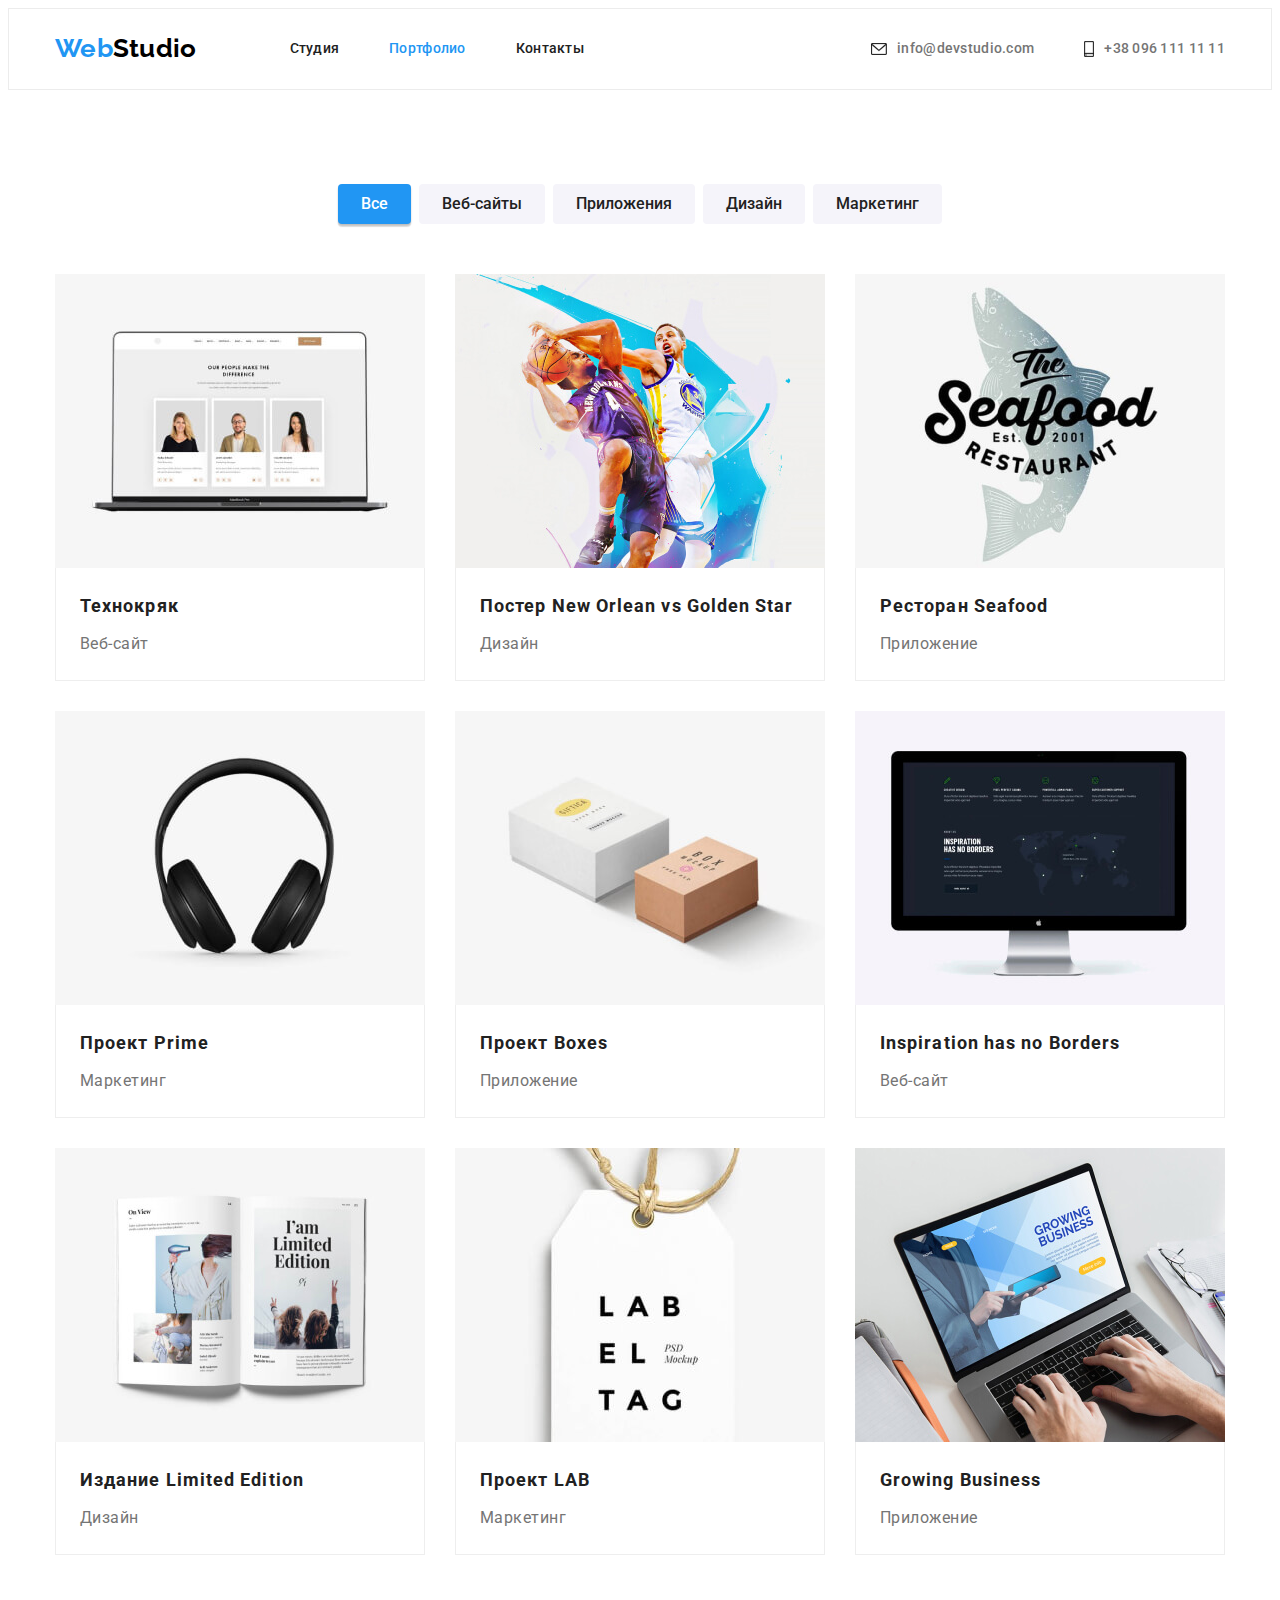
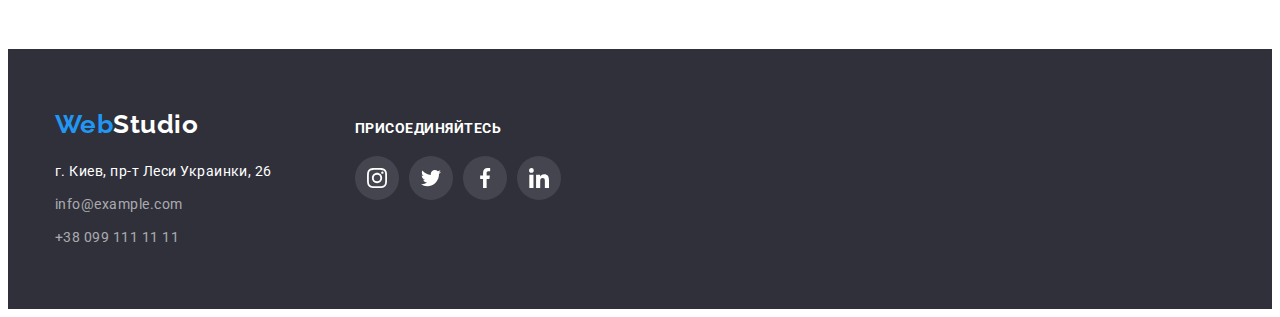
==== commit 5e814cd1: "Changed portfolio and footer" ====
--- a/portfolio.html
+++ b/portfolio.html
@@ -72,7 +72,9 @@
           <!-- Фильтр с кнопками -->
           <ul class="list filter">
             <li class="filter-item">
-              <button type="button" class="portfolio-button">Все</button>
+              <button type="button" class="portfolio-button current">
+                Все
+              </button>
             </li>
             <li class="filter-item">
               <button type="button" class="portfolio-button">Веб-сайты</button>
@@ -91,136 +93,154 @@
           <!-- Примеры работ -->
           <ul class="list flex">
             <li class="flex-element">
-              <img
-                src="./images/techcrack.jpg"
-                alt="Главная страница веб-сайта"
-                width="370"
-                height="294"
-              />
-              <div class="section-project-description">
-                <h2 class="section-title-project">Технокряк</h2>
-                <p class="section-text-project">Веб-сайт</p>
-              </div>
-            </li>
-
-            <li class="flex-element">
-              <img
-                src="./images/poster.jpg"
-                alt="Постер для баскетбольного матча"
-                width="370"
-                height="294"
-              />
-              <div class="section-project-description">
-                <h2 class="section-title-project">
-                  Постер <span lang="en">New Orlean vs Golden Star</span>
-                </h2>
-                <p class="section-text-project">Дизайн</p>
-              </div>
-            </li>
-
-            <li class="flex-element">
-              <img
-                src="./images/seafood.jpg"
-                alt="Логотип приложения ресторана"
-                width="370"
-                height="294"
-              />
-              <div class="section-project-description">
-                <h2 class="section-title-project">
-                  Ресторан <span lang="en">Seafood</span>
-                </h2>
-                <p class="section-text-project">Приложение</p>
-              </div>
-            </li>
-
-            <li class="flex-element">
-              <img
-                src="./images/prime.jpg"
-                alt="Наушники как заставка проекта"
-                width="370"
-                height="294"
-              />
-              <div class="section-project-description">
-                <h2 class="section-title-project">
-                  Проект <span lang="en">Prime</span>
-                </h2>
-                <p class="section-text-project" lang="en">Маркетинг</p>
-              </div>
-            </li>
-
-            <li class="flex-element">
-              <img
-                src="./images/boxes.jpg"
-                alt="Два макета коробок из проекта"
-                width="370"
-                height="294"
-              />
-              <div class="section-project-description">
-                <h2 class="section-title-project">
-                  Проект <span lang="en">Boxes</span>
-                </h2>
-                <p class="section-text-project">Приложение</p>
-              </div>
-            </li>
-
-            <li class="flex-element">
-              <img
-                src="./images/inspiration.jpg"
-                alt="Главная страница веб-сайта"
-                width="370"
-                height="294"
-              />
-              <div class="section-project-description">
-                <h2 class="section-title-project" lang="en">
-                  Inspiration has no Borders
-                </h2>
-                <p class="section-text-project">Веб-сайт</p>
-              </div>
-            </li>
-
-            <li class="flex-element">
-              <img
-                src="./images/limited-edition.jpg"
-                alt="Разворот журнала"
-                width="370"
-                height="294"
-              />
-              <div class="section-project-description">
-                <h2 class="section-title-project">
-                  Издание <span lang="en">Limited Edition</span>
-                </h2>
-                <p class="section-text-project">Дизайн</p>
-              </div>
-            </li>
-
-            <li class="flex-element">
-              <img
-                src="./images/lab.jpg"
-                alt="Макет лейбла из проекта"
-                width="370"
-                height="294"
-              />
-              <div class="section-project-description">
-                <h2 class="section-title-project">
-                  Проект <span lang="en">LAB</span>
-                </h2>
-                <p class="section-text-project">Маркетинг</p>
-              </div>
-            </li>
-
-            <li class="flex-element">
-              <img
-                src="./images/growing-business.jpg"
-                alt="Главная страница приложения"
-                width="370"
-                height="294"
-              />
-              <div class="section-project-description">
-                <h2 class="section-title-project" lang="en">
-                  Growing Business
-                </h2>
-                <p class="section-text-project">Приложение</p>
-              </div>
+              <a class="flex-element-link" href="">
+                <img
+                  src="./images/techcrack.jpg"
+                  alt="Главная страница веб-сайта"
+                  width="370"
+                  height="294"
+                />
+                <div class="section-project-description">
+                  <h2 class="section-title-project">Технокряк</h2>
+                  <p class="section-text-project">Веб-сайт</p>
+                </div>
+              </a>
+            </li>
+
+            <li class="flex-element">
+              <a class="flex-element-link" href="">
+                <img
+                  src="./images/poster.jpg"
+                  alt="Постер для баскетбольного матча"
+                  width="370"
+                  height="294"
+                />
+                <div class="section-project-description">
+                  <h2 class="section-title-project">
+                    Постер <span lang="en">New Orlean vs Golden Star</span>
+                  </h2>
+                  <p class="section-text-project">Дизайн</p>
+                </div>
+              </a>
+            </li>
+
+            <li class="flex-element">
+              <a class="flex-element-link" href="">
+                <img
+                  src="./images/seafood.jpg"
+                  alt="Логотип приложения ресторана"
+                  width="370"
+                  height="294"
+                />
+                <div class="section-project-description">
+                  <h2 class="section-title-project">
+                    Ресторан <span lang="en">Seafood</span>
+                  </h2>
+                  <p class="section-text-project">Приложение</p>
+                </div>
+              </a>
+            </li>
+
+            <li class="flex-element">
+              <a class="flex-element-link" href="">
+                <img
+                  src="./images/prime.jpg"
+                  alt="Наушники как заставка проекта"
+                  width="370"
+                  height="294"
+                />
+                <div class="section-project-description">
+                  <h2 class="section-title-project">
+                    Проект <span lang="en">Prime</span>
+                  </h2>
+                  <p class="section-text-project" lang="en">Маркетинг</p>
+                </div>
+              </a>
+            </li>
+
+            <li class="flex-element">
+              <a class="flex-element-link" href="">
+                <img
+                  src="./images/boxes.jpg"
+                  alt="Два макета коробок из проекта"
+                  width="370"
+                  height="294"
+                />
+                <div class="section-project-description">
+                  <h2 class="section-title-project">
+                    Проект <span lang="en">Boxes</span>
+                  </h2>
+                  <p class="section-text-project">Приложение</p>
+                </div>
+              </a>
+            </li>
+
+            <li class="flex-element">
+              <a class="flex-element-link" href="">
+                <img
+                  src="./images/inspiration.jpg"
+                  alt="Главная страница веб-сайта"
+                  width="370"
+                  height="294"
+                />
+                <div class="section-project-description">
+                  <h2 class="section-title-project" lang="en">
+                    Inspiration has no Borders
+                  </h2>
+                  <p class="section-text-project">Веб-сайт</p>
+                </div>
+              </a>
+            </li>
+
+            <li class="flex-element">
+              <a class="flex-element-link" href="">
+                <img
+                  src="./images/limited-edition.jpg"
+                  alt="Разворот журнала"
+                  width="370"
+                  height="294"
+                />
+                <div class="section-project-description">
+                  <h2 class="section-title-project">
+                    Издание <span lang="en">Limited Edition</span>
+                  </h2>
+                  <p class="section-text-project">Дизайн</p>
+                </div>
+              </a>
+            </li>
+
+            <li class="flex-element">
+              <a class="flex-element-link" href="">
+                <img
+                  src="./images/lab.jpg"
+                  alt="Макет лейбла из проекта"
+                  width="370"
+                  height="294"
+                />
+                <div class="section-project-description">
+                  <h2 class="section-title-project">
+                    Проект <span lang="en">LAB</span>
+                  </h2>
+                  <p class="section-text-project">Маркетинг</p>
+                </div>
+              </a>
+            </li>
+
+            <li class="flex-element">
+              <a class="flex-element-link" href="">
+                <img
+                  src="./images/growing-business.jpg"
+                  alt="Главная страница приложения"
+                  width="370"
+                  height="294"
+                />
+                <div class="section-project-description">
+                  <h2 class="section-title-project" lang="en">
+                    Growing Business
+                  </h2>
+                  <p class="section-text-project">Приложение</p>
+                </div>
+              </a>
             </li>
           </ul>
         </div>
--- a/css/main.css
+++ b/css/main.css
@@ -62,7 +62,10 @@
 	margin: 0;
 }
 
-.link { text-decoration: none; }
+.flex-element-link,
+.link { 
+   text-decoration: none; 
+}
 
 .section { padding: 94px 0; }
 
@@ -399,7 +402,7 @@
 }
 
 .client-card-link {
-   display: inline-flex;
+   display: flex;
    padding: 16px 32px;
 }
 
@@ -420,13 +423,12 @@
 */
 
 .footer-links .container { 
+   padding: 60px 15px;
+   margin: 0 auto;
    width: 1200px;
    display: flex;
    align-items: baseline;
    flex-wrap: nowrap;
-   padding-left: 15px;
-   padding-right: 15px;
-   margin: 0 auto;
 
    font-family: var(--main-font); 
 }
@@ -437,14 +439,7 @@
 }
 
 .footer-links .address { 
-   padding-top: 60px;
-   padding-bottom: 60px;
    margin-right: 30px; 
-}
-
-.footer-links .social-media-footer { 
-   padding-top: 72px;
-   padding-bottom: 100px;
 }
 
 .full-logo-footer { 
@@ -534,6 +529,7 @@
    border: 1px solid transparent;
 }
 
+.portfolio-button.current,
 .portfolio-button:hover,
 .portfolio-button:focus {
    color: var(--body-hero-color);
@@ -554,7 +550,10 @@
    margin-right: 30px;
 }
 
-.flex-element:hover { box-shadow: var(--project-hover);}
+.flex-element-link:hover,
+.flex-element-link:focus { 
+   box-shadow: var(--project-hover);
+}
 
 .flex-element:nth-child(3n) { margin-right: 0; }
 
@@ -581,6 +580,7 @@
 .section-text-project {
    margin-bottom: 0;
 
+   color: var(--main-text-color);
    font-size: 16px;
    line-height: 2;
 }
